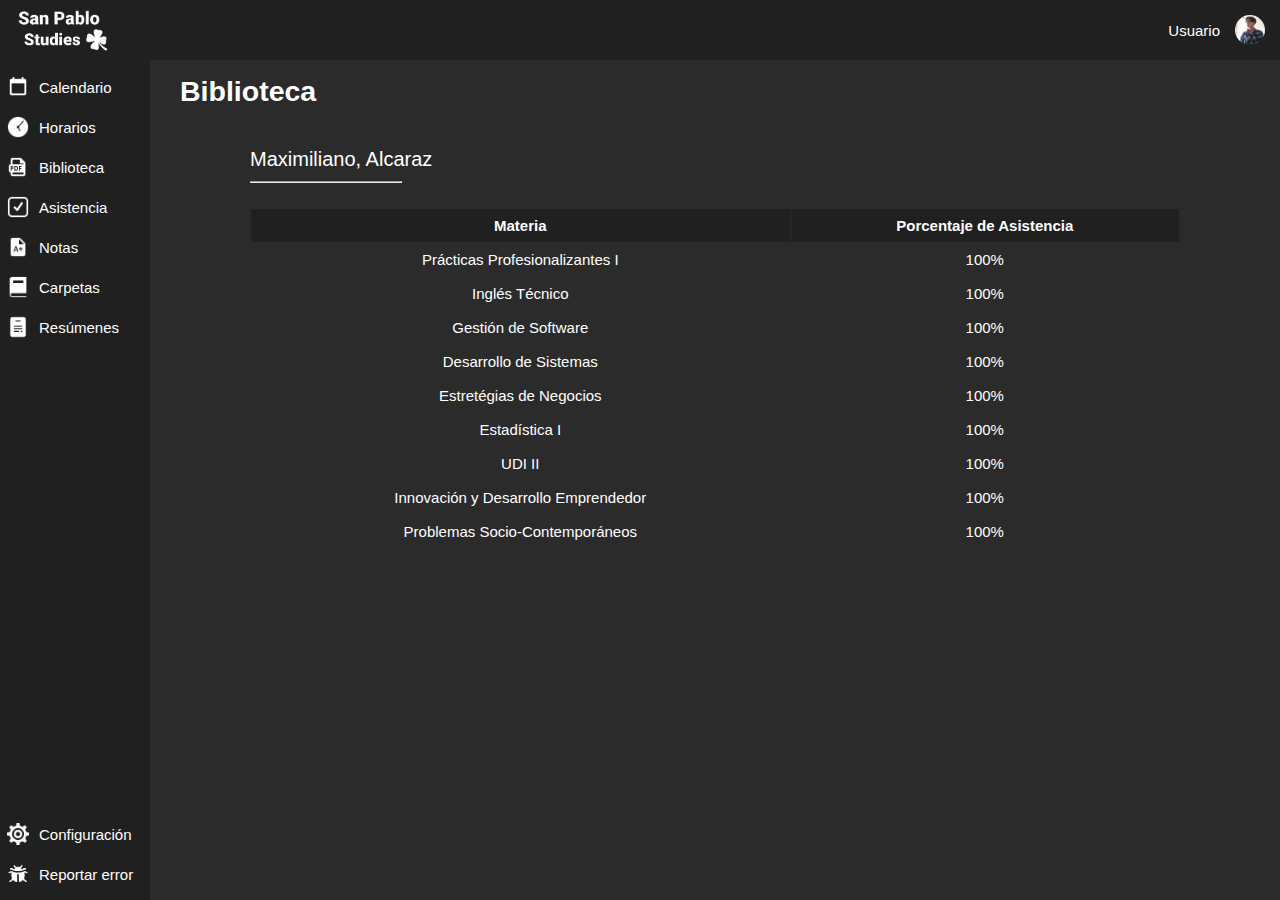
==== index.html @ 661a1d7b "Se hizo un boceto de asistencia" ====
<!DOCTYPE html>
<html lang="es">
    <head>
        <meta charset="UTF-8">
        <meta name="viewport" content="width=device-width, initial-scale=1.0">
        <title>San Pablo Studies</title>
        <link href="https://fonts.cdnfonts.com/css/roboto" rel="stylesheet">
        <link rel="stylesheet" href="css/style.css">
    </head>
    <body>
        
        <div id="menu">

            <div id="opciones1">

                <div class="opciones_laterales">
                    <img src="img/calendario.png" alt="">
                    <a>Calendario</a>
                </div>

                <div class="opciones_laterales">
                    <img src="img/horarios.png" alt="">
                    <a">Horarios</a>
                </div>

            
                <div class="opciones_laterales">
                    <img src="img/biblioteca.png" alt="">
                    <a>Biblioteca</a>
                </div>

            
                <div class="opciones_laterales">
                    <img src="img/asistencia.png" alt="">
                    <a>Asistencia</a>
                </div>

            
                <div class="opciones_laterales">
                    <img src="img/notas.png" alt="">
                    <a>Notas</a>
                </div>

            
                <div class="opciones_laterales">
                    <img src="img/carpetas.png" alt="">
                    <a>Carpetas</a>
                </div>

            
                <div class="opciones_laterales">
                    <img src="img/resumenes.png" alt="">
                    <a>Resúmenes</a>
                </div>

            </div>

            <div id="opciones2">

                <div class="opciones_laterales">        
                    <img src="img/ajustes.png" alt="Opción 4">
                    <a>Configuración</a>
                </div>
            
                <div class="opciones_laterales">
                    <img src="img/bug.png" alt="Opción 5">
                    <a>Reportar error</a>
                </div>

            </div>

        </div>

        <div id="barraSup">

            <img src="img/san-pablo-studies.png" alt="San Pablo Studies" id="imgSPS">
            <span>Usuario</span>
            <img src="img/foto-de-perfil.jpg" alt="Foto de perfil" id="imgPerfil">
            <div id="ciruja"></div>

        </div>

        <div id="contenido">

            <div id="calendario" class="contenido_mostrado"><h2>Calendario</h2></div>
            <div id="horarios" class="contenido_mostrado"><h2>Horarios</h2></div>
            <div id="biblioteca" class="contenido_mostrado"><h2>Biblioteca</h2></div>
            <div id="asistencia" class="contenido_mostrado">

                <div id="notas-titulos"> 
                    <h2>Biblioteca</h2>
                </div>

                <div id="div-asistencia">

                    <span class="nombre-alumno">Maximiliano, Alcaraz</span><hr>

                    <table>
                        <thead>
                          <tr>
                            <th>Materia</th>
                            <th>Porcentaje de Asistencia</th>
                          </tr>
                        </thead>
                        <tbody>
                          <tr>
                            <td>Prácticas Profesionalizantes I</td>
                            <td>100%</td>
                          </tr>
                          <tr>
                            <td>Inglés Técnico</td>
                            <td>100%</td>
                          </tr>
                          <tr>
                            <td>Gestión de Software</td>
                            <td>100%</td>
                          </tr>
                          <tr>
                            <td>Desarrollo de Sistemas</td>
                            <td>100%</td>
                          </tr>
                          <tr>
                            <td>Estretégias de Negocios</td>
                            <td>100%</td>
                          </tr>
                          <tr>
                            <td>Estadística I</td>
                            <td>100%</td>
                          </tr>
                          <tr>
                            <td>UDI II</td>
                            <td>100%</td>
                          </tr>
                          <tr>
                            <td>Innovación y Desarrollo Emprendedor</td>
                            <td>100%</td>
                          </tr>
                          <tr>
                            <td>Problemas Socio-Contemporáneos</td>
                            <td>100%</td>
                          </tr>
                        </tbody>
                      </table>

                </div>


            </div>
            <div id="notas" class="contenido_mostrado"><h2>Notas</h2></div>
            <div id="carpetas" class="contenido_mostrado"><h2>Carpetas</h2></div>
            <div id="resumenes" class="contenido_mostrado"><h2>Resúmenes</h2></div>
            <div id="configuracion" class="contenido_mostrado"><h2>Configuración</h2></div>
            <div id="bug" class="contenido_mostrado"><h2>Reportar bug</h2></div>

        </div>

        <script src="js/main.js"></script>
    </body>

</html>
---- css/style.css ----
*{
    padding: 0;
    margin: 0;
}

body{
    background-color: #2B2B2B;
    font-family: 'Roboto Light', sans-serif;
    font-size: 15px;
}

/* Estilos para el menú lateral */
#menu {
    position: fixed;
    top: 0;
    left: 0;
    width: 150px;
    height: 100%;
    background-color: #202020;
    color: #fff;
    display: flex;
    flex-direction: column;
    justify-content: space-between;
    padding-top: 7px;
    /* padding-left: 7px; */
}

#menu a {
    text-decoration: none;
    color: #fff;
}

#menu img{
    width: 22px; /* Establece el ancho deseado para el ícono */
    height: 22px; /* Establece la altura deseada para el ícono */
    margin-right: 10px; /* Agrega un espacio a la derecha del ícono */
}

#opciones1{
    display: flex;
    flex-direction: column;
    margin-top: 60px;
}

#opciones2{
    display: flex;
    flex-direction: column;
    margin-bottom: 13px;
}

#opciones1 div {
    background:
      linear-gradient(#000 0 0) 
      left /var(--d, 0%) 100% no-repeat;
    transition: 0.2s;
    display: flex;
    align-items: center;
    height: 40px;
    padding-left: 7px;
  }
#opciones1 div:hover {
    --d: 100%;
    color: #fff;
    cursor: pointer;
  }

#opciones2 div{
    background:
      linear-gradient(#000 0 0) 
      left /var(--d, 0%) 100% no-repeat;
    transition: 0.2s;
    display: flex;
    align-items: center;
    height: 40px;
    padding-left: 7px;
}

#opciones2 div:hover {
    --d: 100%;
    color: #fff;
    cursor: pointer;
  }

/* Estilos para la barra superior */
#barraSup{
    background-color: #202020;
    color: #fff;
    top: 0;
    left: 0;
    position: fixed;
    width: 100%;
    height: 60px;
    display: flex; /* Utilizamos flexbox para controlar la disposición */
    justify-content: flex-start; /* Alinea los elementos al principio del div */
    align-items: center; /* Alinea verticalmente los elementos al centro (opcional) */
}

#barraSup span{
    margin-left: auto;
    padding-right: 15px;
}

#imgSPS{
    width: 100px;
    padding-left: 15px;
}

#imgPerfil{
    width: 30px;
    border-radius: 50%;
}

#ciruja{
    width: 15px;
}

/* Contenido */
#contenido{
    display: flex;
    margin-top: 60px;
    margin-left: 150px;
}

/* Asistencia */

#asistencia{
    width: 100%;
    color: white;
    display: flex;
    padding-top: 15px;
    padding-left: 30px;
    padding-bottom: 15px;
    padding-right: 30px;
}

#notas-titulos{
    display: flex;
    justify-content: space-between;
    padding-bottom: 10px;
    margin-bottom: 30px;
    font-size: 19px;
}

#div-asistencia{
    justify-content: space-around;
    margin-left: 70px;
    margin-right: 70px;
    margin-bottom: 15px;
}

#div-asistencia .nombre-alumno{
    font-size: 20px;
    font-family: 'Roboto', sans-serif;
}

#div-asistencia hr{
    margin-top: 10px;
    margin-bottom: 25px;
    width: 150px;
}

table {
    border-collapse: collapse;
    width: 100%;
  }
  
  th, td {
    border: 1px solid #2B2B2B;
    padding: 8px;
    text-align: center;
  }
  
  thead {
    background-color: #202020;
    color: #ffffff; /* Texto blanco en la cabecera */
  }
  
  tr:nth-child(2n) {
    background-color: #2B2B2B; /* Fondo gris oscuro en filas pares */
    color: #ffffff; /* Texto blanco en filas pares */
  }
  
  th {
    background-color: #202020; /* Cabecera azul */
    color: #ffffff; /* Texto blanco en la cabecera */
  }
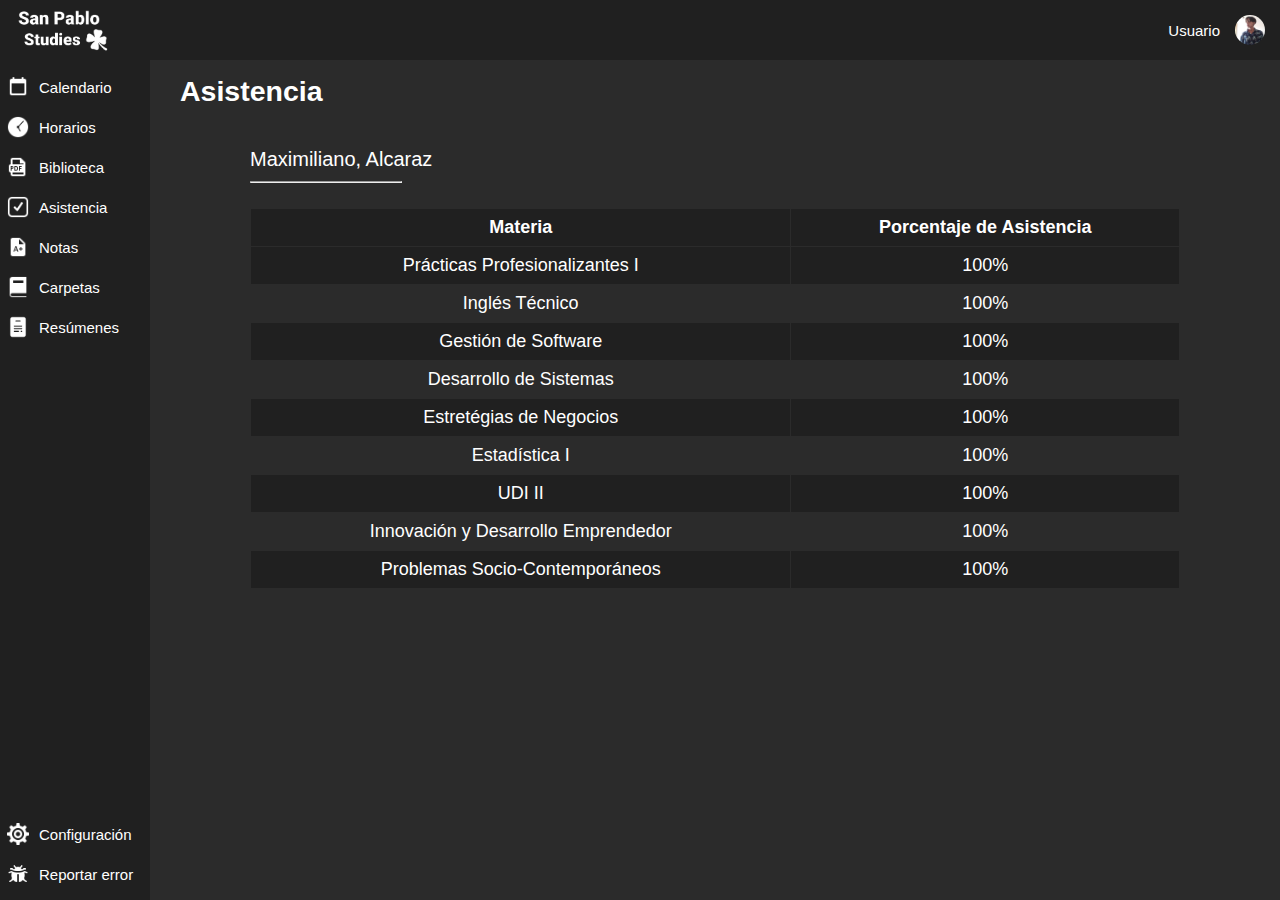
==== commit b5646174: "Se hizo un boceto de asistencia" ====
--- a/index.html
+++ b/index.html
@@ -87,8 +87,8 @@
             <div id="biblioteca" class="contenido_mostrado"><h2>Biblioteca</h2></div>
             <div id="asistencia" class="contenido_mostrado">
 
-                <div id="notas-titulos"> 
-                    <h2>Biblioteca</h2>
+                <div id="asistencia-titulos"> 
+                    <h2>Asistencia</h2>
                 </div>
 
                 <div id="div-asistencia">
--- a/css/style.css
+++ b/css/style.css
@@ -133,7 +133,7 @@
     padding-right: 30px;
 }
 
-#notas-titulos{
+#asistencia-titulos{
     display: flex;
     justify-content: space-between;
     padding-bottom: 10px;
@@ -162,14 +162,16 @@
 table {
     border-collapse: collapse;
     width: 100%;
+    background-color: #202020; /* Cambio de color de fondo */
   }
   
   th, td {
     border: 1px solid #2B2B2B;
     padding: 8px;
     text-align: center;
+    font-size: 18px;
   }
-  
+
   thead {
     background-color: #202020;
     color: #ffffff; /* Texto blanco en la cabecera */
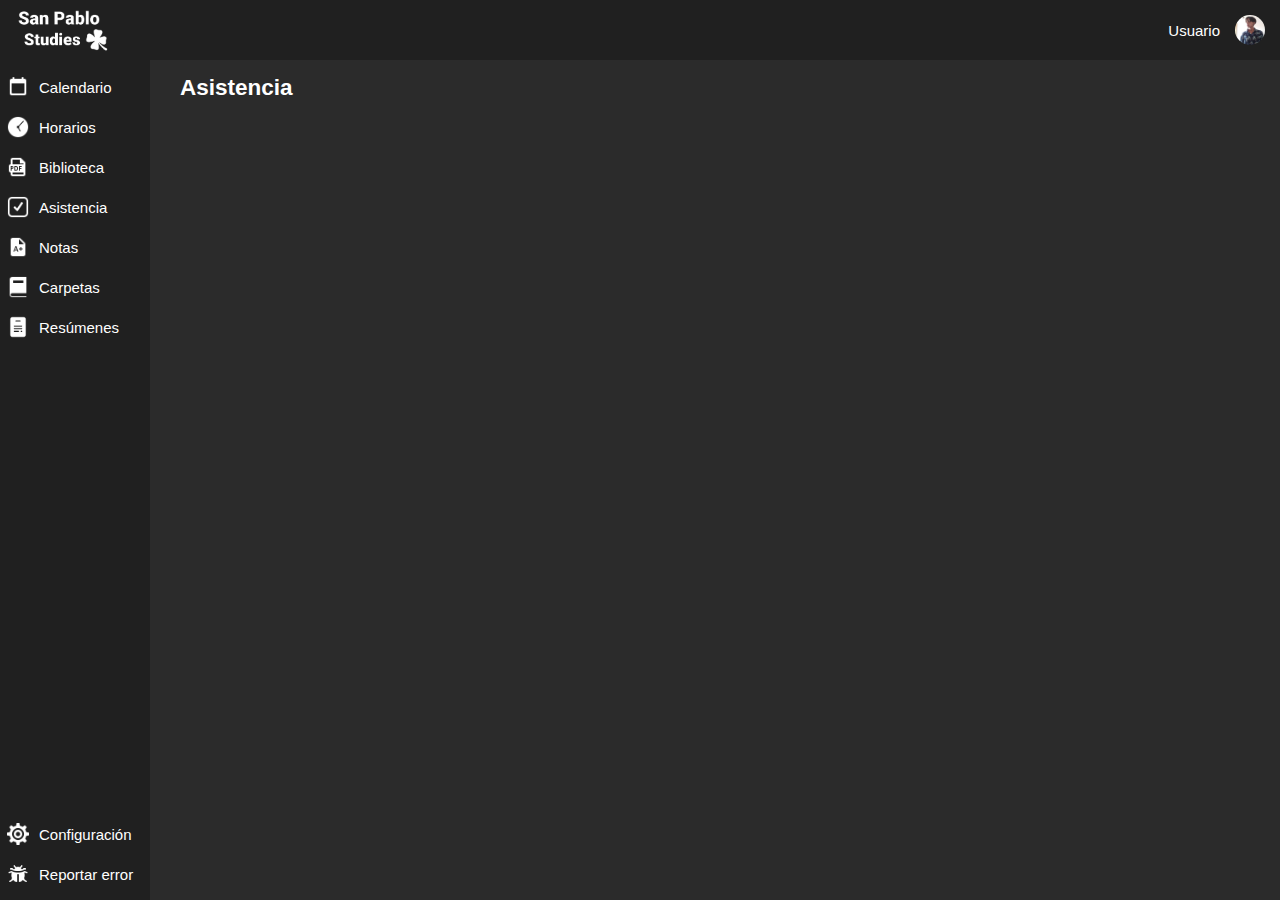
==== commit a30da755: "Se añadió la tabla de asistencia para plantilla de calendario" ====
--- a/index.html
+++ b/index.html
@@ -82,70 +82,134 @@
 
         <div id="contenido">
 
-            <div id="calendario" class="contenido_mostrado"><h2>Calendario</h2></div>
+            <div id="calendario" class="contenido_mostrado">
+
+                <div id="calendario-titulos"> 
+                    <h2>Calendario</h2>
+                    <h2>Octubre</h2>
+                    <h2>2023</h2>
+                </div>
+
+                <div id="dias-calendario">
+
+                    <div>
+                        <span>Lunes</span>
+                        <div>1</div>
+                        <div>8</div>
+                        <div>15</div>
+                        <div>22</div>
+                        <div>29</div>
+                    </div>
+                    <div>
+                        <span>Martes</span>
+                        <div>2</div>
+                        <div>9</div>
+                        <div>16</div>
+                        <div>23</div>
+                        <div>30</div>
+                    </div>
+                    <div>
+                        <span>Miércoles</span>
+                        <div>3</div>
+                        <div>10</div>
+                        <div>17</div>
+                        <div>24</div>
+                        <div>31</div>
+                    </div>
+                    <div>
+                        <span>Jueves</span>
+                        <div>4</div>
+                        <div>11</div>
+                        <div>18</div>
+                        <div>25</div>
+                        <div class="dia-otro-mes">1</div>
+                    </div>
+                    <div>
+                        <span>Viernes</span>
+                        <div>5</div>
+                        <div>12</div>
+                        <div>19</div>
+                        <div>26</div>
+                        <div class="dia-otro-mes">2</div>
+                    </div>
+                    <div>
+                        <span>Sábado</span>
+                        <div>6</div>
+                        <div>13</div>
+                        <div>20</div>
+                        <div>27</div>
+                        <div class="dia-otro-mes">3</div>
+                    </div>
+                    <div>
+                        <span>Domingo</span>
+                        <div>7</div>
+                        <div>14</div>
+                        <div>21</div>
+                        <div>28</div>
+                        <div class="dia-otro-mes">4</div>
+                    </div>
+
+                </div>
+
+                <table>
+                    <thead>
+                      <tr>
+                        <th>Materia</th>
+                        <th>Porcentaje de Asistencia</th>
+                      </tr>
+                    </thead>
+                    <tbody>
+                      <tr>
+                        <td>Prácticas Profesionalizantes I</td>
+                        <td>100%</td>
+                      </tr>
+                      <tr>
+                        <td>Inglés Técnico</td>
+                        <td>100%</td>
+                      </tr>
+                      <tr>
+                        <td>Gestión de Software</td>
+                        <td>100%</td>
+                      </tr>
+                      <tr>
+                        <td>Desarrollo de Sistemas</td>
+                        <td>100%</td>
+                      </tr>
+                      <tr>
+                        <td>Estretégias de Negocios</td>
+                        <td>100%</td>
+                      </tr>
+                      <tr>
+                        <td>Estadística I</td>
+                        <td>100%</td>
+                      </tr>
+                      <tr>
+                        <td>UDI II</td>
+                        <td>100%</td>
+                      </tr>
+                      <tr>
+                        <td>Innovación y Desarrollo Emprendedor</td>
+                        <td>100%</td>
+                      </tr>
+                      <tr>
+                        <td>Problemas Socio-Contemporáneos</td>
+                        <td>100%</td>
+                      </tr>
+                    </tbody>
+                  </table>
+                
+                <h2>Este mes</h2>
+
+                <div id="lista-eventos">
+                    <div><span class="fecha-evento">10/10</span><span class="nombre-evento">Parcial de Desarrollo de Sistemas</span></div>
+                    <div><span class="fecha-evento">23/10</span><span class="nombre-evento">Tarea de Estratégias de Negocios</span></div>
+                    <div><span class="fecha-evento">28/10</span><span class="nombre-evento">Recuperatorio de Gestión de Software</span></div>
+                </div>
+
+            </div>
             <div id="horarios" class="contenido_mostrado"><h2>Horarios</h2></div>
             <div id="biblioteca" class="contenido_mostrado"><h2>Biblioteca</h2></div>
-            <div id="asistencia" class="contenido_mostrado">
-
-                <div id="asistencia-titulos"> 
-                    <h2>Asistencia</h2>
-                </div>
-
-                <div id="div-asistencia">
-
-                    <span class="nombre-alumno">Maximiliano, Alcaraz</span><hr>
-
-                    <table>
-                        <thead>
-                          <tr>
-                            <th>Materia</th>
-                            <th>Porcentaje de Asistencia</th>
-                          </tr>
-                        </thead>
-                        <tbody>
-                          <tr>
-                            <td>Prácticas Profesionalizantes I</td>
-                            <td>100%</td>
-                          </tr>
-                          <tr>
-                            <td>Inglés Técnico</td>
-                            <td>100%</td>
-                          </tr>
-                          <tr>
-                            <td>Gestión de Software</td>
-                            <td>100%</td>
-                          </tr>
-                          <tr>
-                            <td>Desarrollo de Sistemas</td>
-                            <td>100%</td>
-                          </tr>
-                          <tr>
-                            <td>Estretégias de Negocios</td>
-                            <td>100%</td>
-                          </tr>
-                          <tr>
-                            <td>Estadística I</td>
-                            <td>100%</td>
-                          </tr>
-                          <tr>
-                            <td>UDI II</td>
-                            <td>100%</td>
-                          </tr>
-                          <tr>
-                            <td>Innovación y Desarrollo Emprendedor</td>
-                            <td>100%</td>
-                          </tr>
-                          <tr>
-                            <td>Problemas Socio-Contemporáneos</td>
-                            <td>100%</td>
-                          </tr>
-                        </tbody>
-                      </table>
-
-                </div>
-
-
-            </div>
+            <div id="asistencia" class="contenido_mostrado"><h2>Asistencia</h2></div>
             <div id="notas" class="contenido_mostrado"><h2>Notas</h2></div>
             <div id="carpetas" class="contenido_mostrado"><h2>Carpetas</h2></div>
             <div id="resumenes" class="contenido_mostrado"><h2>Resúmenes</h2></div>
--- a/css/style.css
+++ b/css/style.css
@@ -171,7 +171,6 @@
     text-align: center;
     font-size: 18px;
   }
-
   thead {
     background-color: #202020;
     color: #ffffff; /* Texto blanco en la cabecera */
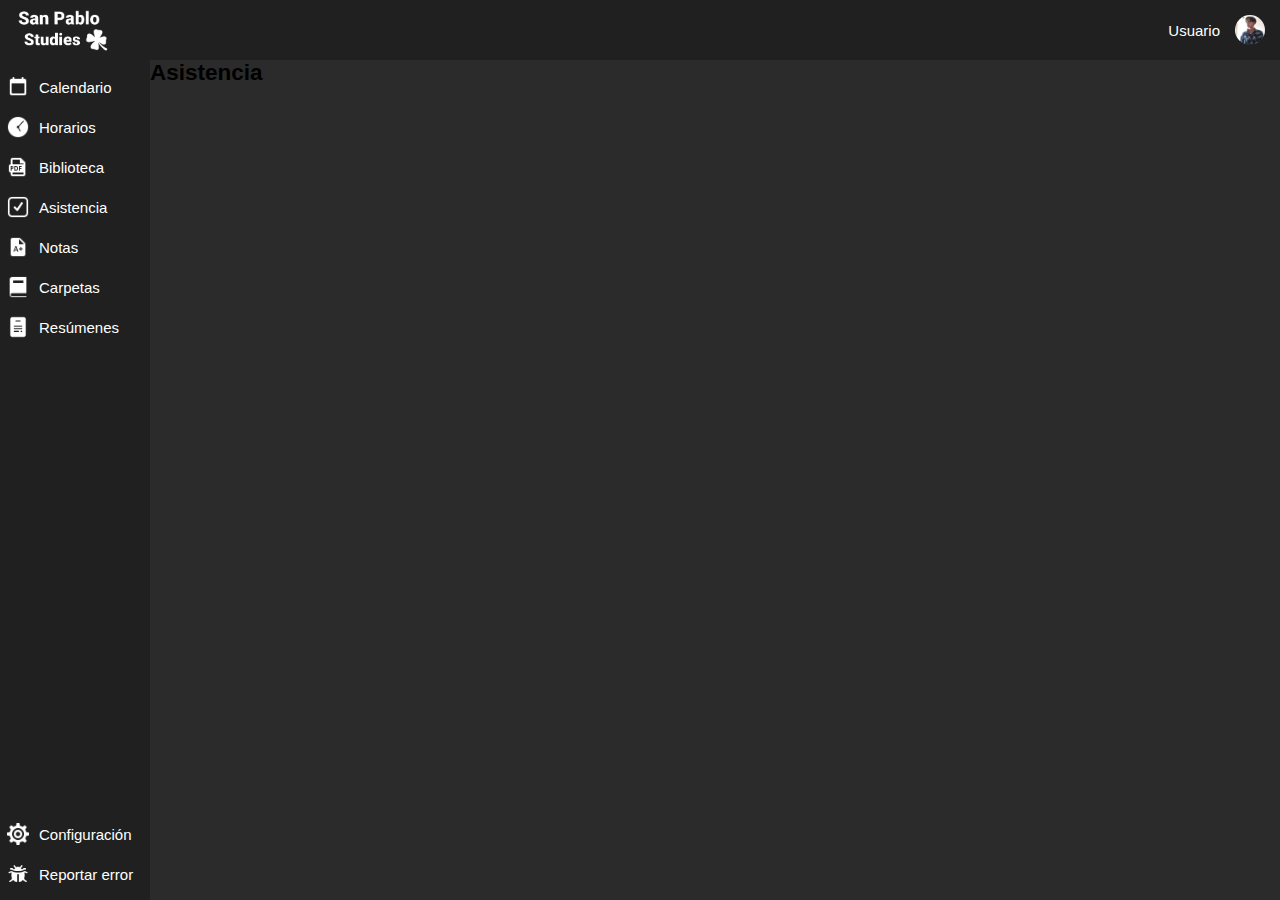
==== commit 4526b448: "Se arregló el calendario poniéndolo en un table, se puso la tabla de eventos al lado" ====
--- a/index.html
+++ b/index.html
@@ -90,121 +90,83 @@
                     <h2>2023</h2>
                 </div>
 
-                <div id="dias-calendario">
+                <div id="div-calendario">
+                    <table>
+                        <thead>
+                        <tr>
+                            <th>Lunes</th>
+                            <th>Martes</th>
+                            <th>Miércoles</th>
+                            <th>Jueves</th>
+                            <th>Viernes</th>
+                            <th>Sábado</th>
+                            <th>Domingo</th>
+                        </tr>
+                        </thead>
+                        <tbody>
+                        <tr>
+                            <td>1</td>
+                            <td>2</td>
+                            <td>3</td>
+                            <td>4</td>
+                            <td>5</td>
+                            <td>6</td>
+                            <td>7</td>
+                        </tr>
+                        <tr>
+                            <td>8</td>
+                            <td>9</td>
+                            <td>10</td>
+                            <td>11</td>
+                            <td>12</td>
+                            <td>13</td>
+                            <td>14</td>
+                        </tr>
+                        <tr>
+                            <td>15</td>
+                            <td>16</td>
+                            <td>17</td>
+                            <td>18</td>
+                            <td>19</td>
+                            <td>20</td>
+                            <td>21</td>
+                        </tr>
+                        <tr>
+                            <td>22</td>
+                            <td>23</td>
+                            <td>24</td>
+                            <td>25</td>
+                            <td>26</td>
+                            <td>27</td>
+                            <td>28</td>
+                        </tr>
+                        <tr>
+                            <td>29</td>
+                            <td>30</td>
+                            <td>31</td>
+                            <td>1</td>
+                            <td>2</td>
+                            <td>3</td>
+                            <td>4</td>
+                        </tr>
+                        </tbody>
+                    </table>
 
                     <div>
-                        <span>Lunes</span>
-                        <div>1</div>
-                        <div>8</div>
-                        <div>15</div>
-                        <div>22</div>
-                        <div>29</div>
-                    </div>
-                    <div>
-                        <span>Martes</span>
-                        <div>2</div>
-                        <div>9</div>
-                        <div>16</div>
-                        <div>23</div>
-                        <div>30</div>
-                    </div>
-                    <div>
-                        <span>Miércoles</span>
-                        <div>3</div>
-                        <div>10</div>
-                        <div>17</div>
-                        <div>24</div>
-                        <div>31</div>
-                    </div>
-                    <div>
-                        <span>Jueves</span>
-                        <div>4</div>
-                        <div>11</div>
-                        <div>18</div>
-                        <div>25</div>
-                        <div class="dia-otro-mes">1</div>
-                    </div>
-                    <div>
-                        <span>Viernes</span>
-                        <div>5</div>
-                        <div>12</div>
-                        <div>19</div>
-                        <div>26</div>
-                        <div class="dia-otro-mes">2</div>
-                    </div>
-                    <div>
-                        <span>Sábado</span>
-                        <div>6</div>
-                        <div>13</div>
-                        <div>20</div>
-                        <div>27</div>
-                        <div class="dia-otro-mes">3</div>
-                    </div>
-                    <div>
-                        <span>Domingo</span>
-                        <div>7</div>
-                        <div>14</div>
-                        <div>21</div>
-                        <div>28</div>
-                        <div class="dia-otro-mes">4</div>
+
+                        <h2>Este mes</h2>
+
+                        <div id="lista-eventos">
+                            <div><span class="fecha-evento">10/10</span><span class="nombre-evento">Parcial de Desarrollo de Sistemas</span></div>
+                            <div><span class="fecha-evento">23/10</span><span class="nombre-evento">Tarea de Estratégias de Negocios</span></div>
+                            <div><span class="fecha-evento">28/10</span><span class="nombre-evento">Recuperatorio de Gestión de Software</span></div>
+                        </div>
+                        
                     </div>
 
                 </div>
+                
 
-                <table>
-                    <thead>
-                      <tr>
-                        <th>Materia</th>
-                        <th>Porcentaje de Asistencia</th>
-                      </tr>
-                    </thead>
-                    <tbody>
-                      <tr>
-                        <td>Prácticas Profesionalizantes I</td>
-                        <td>100%</td>
-                      </tr>
-                      <tr>
-                        <td>Inglés Técnico</td>
-                        <td>100%</td>
-                      </tr>
-                      <tr>
-                        <td>Gestión de Software</td>
-                        <td>100%</td>
-                      </tr>
-                      <tr>
-                        <td>Desarrollo de Sistemas</td>
-                        <td>100%</td>
-                      </tr>
-                      <tr>
-                        <td>Estretégias de Negocios</td>
-                        <td>100%</td>
-                      </tr>
-                      <tr>
-                        <td>Estadística I</td>
-                        <td>100%</td>
-                      </tr>
-                      <tr>
-                        <td>UDI II</td>
-                        <td>100%</td>
-                      </tr>
-                      <tr>
-                        <td>Innovación y Desarrollo Emprendedor</td>
-                        <td>100%</td>
-                      </tr>
-                      <tr>
-                        <td>Problemas Socio-Contemporáneos</td>
-                        <td>100%</td>
-                      </tr>
-                    </tbody>
-                  </table>
-                
-                <h2>Este mes</h2>
-
-                <div id="lista-eventos">
-                    <div><span class="fecha-evento">10/10</span><span class="nombre-evento">Parcial de Desarrollo de Sistemas</span></div>
-                    <div><span class="fecha-evento">23/10</span><span class="nombre-evento">Tarea de Estratégias de Negocios</span></div>
-                    <div><span class="fecha-evento">28/10</span><span class="nombre-evento">Recuperatorio de Gestión de Software</span></div>
-                </div>
 
             </div>
             <div id="horarios" class="contenido_mostrado"><h2>Horarios</h2></div>
--- a/css/style.css
+++ b/css/style.css
@@ -121,9 +121,9 @@
     margin-left: 150px;
 }
 
-/* Asistencia */
-
-#asistencia{
+/* Calendario */
+
+#calendario{
     width: 100%;
     color: white;
     display: flex;
@@ -133,55 +133,95 @@
     padding-right: 30px;
 }
 
-#asistencia-titulos{
+#calendario-titulos{
     display: flex;
     justify-content: space-between;
     padding-bottom: 10px;
-    margin-bottom: 30px;
-    font-size: 19px;
-}
-
-#div-asistencia{
+    margin-bottom: 15px;
+}
+
+#dias-calendario{
+    display: flex;
     justify-content: space-around;
     margin-left: 70px;
     margin-right: 70px;
     margin-bottom: 15px;
 }
 
-#div-asistencia .nombre-alumno{
+#dias-calendario div div{
+    background-color: #202020;
+    width: 100px;
+    height: 50px;
+    margin-bottom: 5px;
+    padding: 5px
+}
+
+#dias-calendario div .dia-otro-mes{
+    background-color: #3A3A3A;
+}
+
+#dias-calendario div span{
+    display: flex;
+    flex-direction: column; /* Coloca los elementos en columnas */
+    align-items: center; /* Centra horizontalmente los elementos */
+    text-align: center; /* Centra horizontalmente el texto dentro de los rectángulos */
+    margin-bottom: 10px;
+}
+
+#lista-eventos{
+    background-color: #202020;
+    height: 300px;
+    width: 500px;
+    margin-top: 10px;
+    overflow-y: scroll;
+}
+
+#lista-eventos div{
+    padding: 8px;
+}
+
+#lista-eventos div:hover{
+    cursor: pointer;
+}
+
+.fecha-evento{
+    margin-left: 10px;
+    margin-right: 20px;
+    font-family: 'Roboto Medium', sans-serif;
+}
+
+.nombre-evento{
     font-size: 20px;
-    font-family: 'Roboto', sans-serif;
-}
-
-#div-asistencia hr{
-    margin-top: 10px;
-    margin-bottom: 25px;
-    width: 150px;
+}
+
+#div-calendario{
+    display: flex;
+    justify-content: space-around;
 }
 
 table {
     border-collapse: collapse;
-    width: 100%;
+    /* width: 100%; */
     background-color: #202020; /* Cambio de color de fondo */
   }
   
   th, td {
-    border: 1px solid #2B2B2B;
+    border: 1px solid #4c4c4c;
     padding: 8px;
     text-align: center;
     font-size: 18px;
   }
   thead {
-    background-color: #202020;
+    background-color: #2B2B2B;
     color: #ffffff; /* Texto blanco en la cabecera */
   }
-  
-  tr:nth-child(2n) {
-    background-color: #2B2B2B; /* Fondo gris oscuro en filas pares */
-    color: #ffffff; /* Texto blanco en filas pares */
+
+  td{
+    width: 100px;
+    height: 50px;
   }
   
   th {
-    background-color: #202020; /* Cabecera azul */
     color: #ffffff; /* Texto blanco en la cabecera */
-  }+  }
+
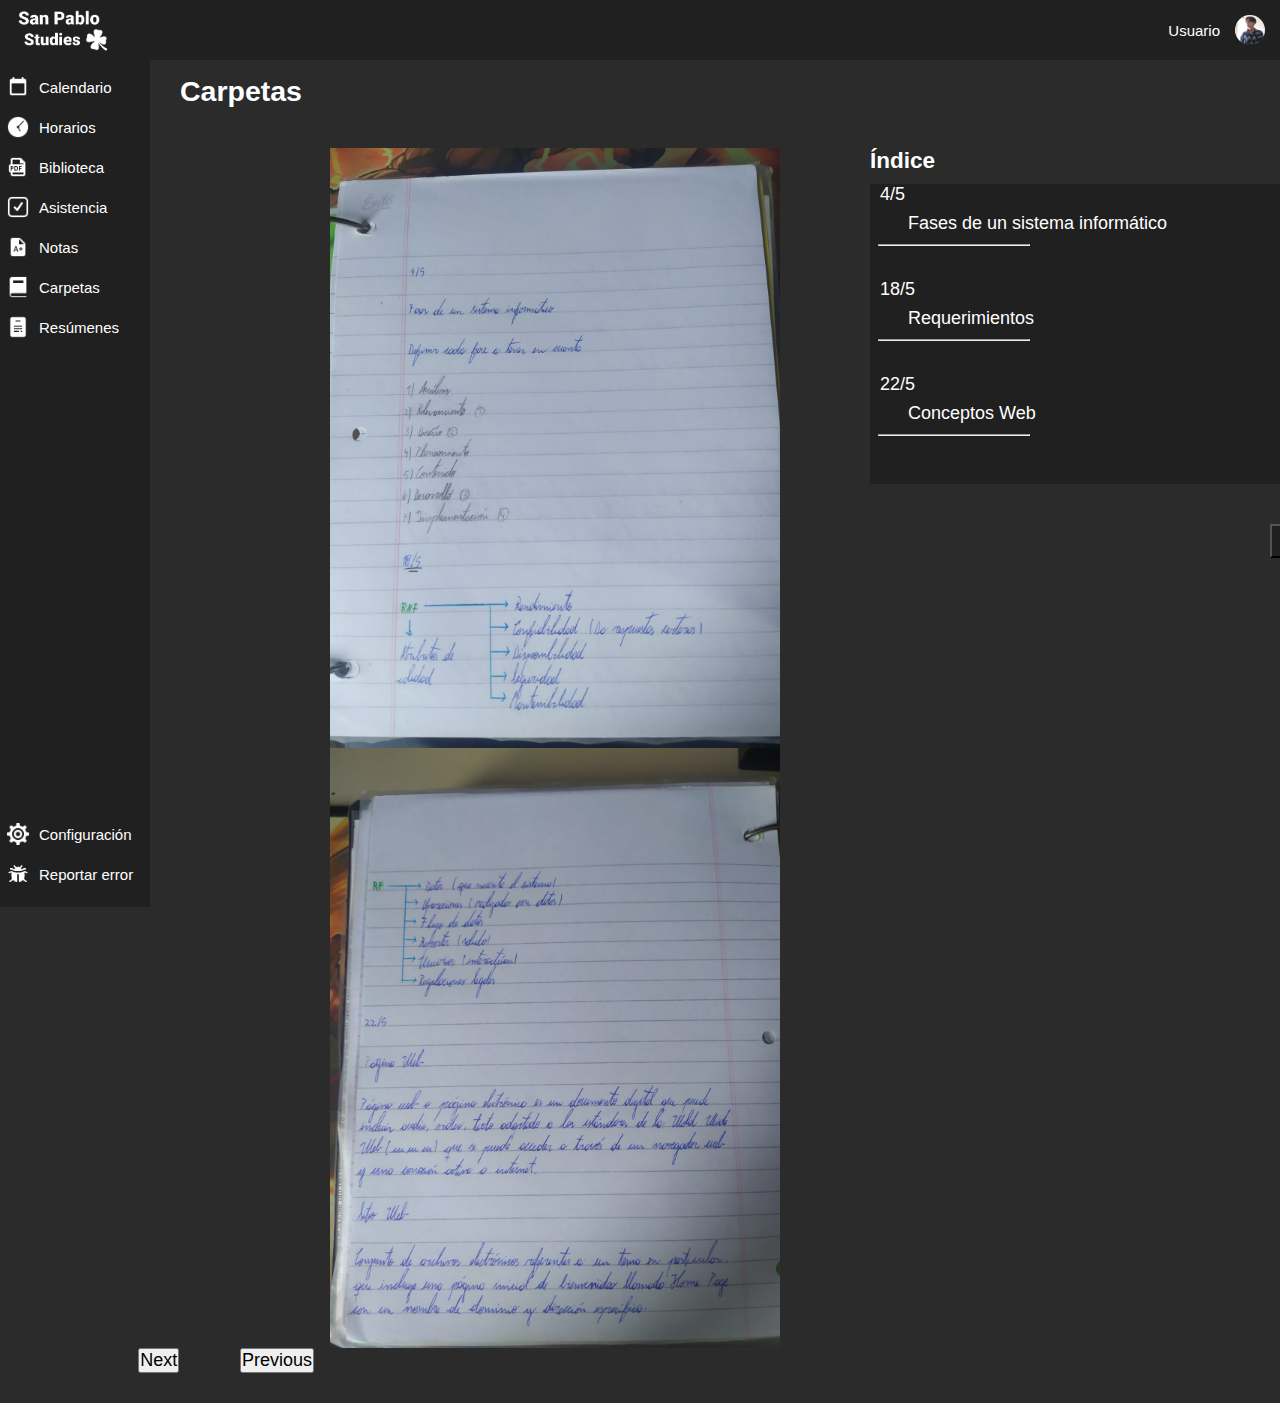
==== commit 7cee6189: "Se muestran las carpetas dependiendo de lo que clickees. Se muestran las fotos en un carrousel y se " ====
--- a/index.html
+++ b/index.html
@@ -4,6 +4,7 @@
         <meta charset="UTF-8">
         <meta name="viewport" content="width=device-width, initial-scale=1.0">
         <title>San Pablo Studies</title>
+        <link href="https://cdn.jsdelivr.net/npm/bootstrap@5.3.2/dist/css/bootstrap.min.css" rel="stylesheet" integrity="sha384-T3c6CoIi6uLrA9TneNEoa7RxnatzjcDSCmG1MXxSR1GAsXEV/Dwwykc2MPK8M2HN" crossorigin="anonymous">
         <link href="https://fonts.cdnfonts.com/css/roboto" rel="stylesheet">
         <link rel="stylesheet" href="css/style.css">
     </head>
@@ -82,104 +83,205 @@
 
         <div id="contenido">
 
-            <div id="calendario" class="contenido_mostrado">
-
-                <div id="calendario-titulos"> 
-                    <h2>Calendario</h2>
-                    <h2>Octubre</h2>
-                    <h2>2023</h2>
-                </div>
-
-                <div id="div-calendario">
-                    <table>
-                        <thead>
-                        <tr>
-                            <th>Lunes</th>
-                            <th>Martes</th>
-                            <th>Miércoles</th>
-                            <th>Jueves</th>
-                            <th>Viernes</th>
-                            <th>Sábado</th>
-                            <th>Domingo</th>
-                        </tr>
-                        </thead>
-                        <tbody>
-                        <tr>
-                            <td>1</td>
-                            <td>2</td>
-                            <td>3</td>
-                            <td>4</td>
-                            <td>5</td>
-                            <td>6</td>
-                            <td>7</td>
-                        </tr>
-                        <tr>
-                            <td>8</td>
-                            <td>9</td>
-                            <td>10</td>
-                            <td>11</td>
-                            <td>12</td>
-                            <td>13</td>
-                            <td>14</td>
-                        </tr>
-                        <tr>
-                            <td>15</td>
-                            <td>16</td>
-                            <td>17</td>
-                            <td>18</td>
-                            <td>19</td>
-                            <td>20</td>
-                            <td>21</td>
-                        </tr>
-                        <tr>
-                            <td>22</td>
-                            <td>23</td>
-                            <td>24</td>
-                            <td>25</td>
-                            <td>26</td>
-                            <td>27</td>
-                            <td>28</td>
-                        </tr>
-                        <tr>
-                            <td>29</td>
-                            <td>30</td>
-                            <td>31</td>
-                            <td>1</td>
-                            <td>2</td>
-                            <td>3</td>
-                            <td>4</td>
-                        </tr>
-                        </tbody>
-                    </table>
-
-                    <div>
-
-                        <h2>Este mes</h2>
-
-                        <div id="lista-eventos">
-                            <div><span class="fecha-evento">10/10</span><span class="nombre-evento">Parcial de Desarrollo de Sistemas</span></div>
-                            <div><span class="fecha-evento">23/10</span><span class="nombre-evento">Tarea de Estratégias de Negocios</span></div>
-                            <div><span class="fecha-evento">28/10</span><span class="nombre-evento">Recuperatorio de Gestión de Software</span></div>
-                        </div>
-                        
-                    </div>
-
-                </div>
-                
-
-
-            </div>
+            <div id="calendario" class="contenido_mostrado"><h2>Calendario</h2></div>
             <div id="horarios" class="contenido_mostrado"><h2>Horarios</h2></div>
             <div id="biblioteca" class="contenido_mostrado"><h2>Biblioteca</h2></div>
             <div id="asistencia" class="contenido_mostrado"><h2>Asistencia</h2></div>
             <div id="notas" class="contenido_mostrado"><h2>Notas</h2></div>
-            <div id="carpetas" class="contenido_mostrado"><h2>Carpetas</h2></div>
+            <div id="carpetas" class="contenido_mostrado">
+
+                
+                <div id="carpetas-titulos"> 
+                    <h2>Carpetas</h2>
+                </div>
+
+
+                <div id="div-carpetas">
+
+                    <div id="opciones_carpetas">
+
+                        <span class="nombre-alumno">Maximiliano, Alcaraz</span><hr>
+
+                        <div class="div-alumno">
+
+                            <div class="archivo-materia">
+                                <div class="rect-img">
+                                    <div class="div-rectangulo"><img src="img/carpeta.png" alt=""></div>
+                                </div>
+                                <div class="nombre-archivo">Prácticas Profesionalizantes I</div>
+                            </div>
+    
+                            <div class="archivo-materia">
+                                <div class="rect-img">
+                                    <div class="div-rectangulo"><img src="img/carpeta.png" alt=""></div>
+                                </div>
+                                <div class="nombre-archivo">Inglés Técnico</div>
+                            </div>
+    
+                            <div class="archivo-materia">
+                                <div class="rect-img">
+                                    <div class="div-rectangulo"><img src="img/carpeta.png" alt=""></div>
+                                </div>
+                                <div class="nombre-archivo">Gestión de Software</div>
+                            </div>
+    
+                            <div class="archivo-materia">
+                                <div class="rect-img">
+                                    <div class="div-rectangulo"><img src="img/carpeta.png" alt=""></div>
+                                </div>
+                                <div class="nombre-archivo">Desarrollo de Sistemas</div>
+                            </div>
+                        </div>
+    
+                        <div class="div-alumno">
+
+                            <div class="archivo-materia">
+                                <div class="rect-img">
+                                    <div class="div-rectangulo"><img src="img/carpeta.png" alt=""></div>
+                                </div>
+                                <div class="nombre-archivo">Estratégias de Negocios</div>
+                            </div>
+    
+                            <div class="archivo-materia">
+                                <div class="rect-img">
+                                    <div class="div-rectangulo"><img src="img/carpeta.png" alt=""></div>
+                                </div>
+                                <div class="nombre-archivo">Estadística I</div>
+                            </div>
+    
+                            <div class="archivo-materia">
+                                <div class="rect-img">
+                                    <div class="div-rectangulo"><img src="img/carpeta.png" alt=""></div>
+                                </div>
+                                <div class="nombre-archivo">UDI II</div>
+                            </div>
+    
+                            <div class="archivo-materia">
+                                <div class="rect-img">
+                                    <div class="div-rectangulo"><img src="img/carpeta.png" alt=""></div>
+                                </div>
+                                <div class="nombre-archivo">Innovación y Desarrollo Emprendedor</div>
+                            </div>
+
+                        </div>
+
+                    </div>
+
+                    <div class="contenido_carpetas">
+
+                        <div id="carouselExample" class="carousel slide">
+                            <div class="carousel-inner">
+                              <div class="carousel-item active" >
+                                <figure class="zoom" onmousemove="zoom(event)" style="background-image: url(img/carpetas/pract_profes/1.jpg)">
+                                    <a href="img/carpetas/pract_profes/1.jpg" target="_blank"><img src="img/carpetas/pract_profes/1.jpg" /></a>
+                                  </figure>
+                              </div>
+                              <div class="carousel-item">
+                                <figure class="zoom" onmousemove="zoom(event)" style="background-image: url(img/carpetas/pract_profes/2.jpg)">
+                                    <a href="img/carpetas/pract_profes/2.jpg" target="_blank"><img src="img/carpetas/pract_profes/2.jpg" /></a>
+                                  </figure>
+                              </div>
+                            </div>
+                            <button class="carousel-control-prev" type="button" data-bs-target="#carouselExample" data-bs-slide="prev">
+                              <span class="carousel-control-prev-icon" aria-hidden="true"></span>
+                              <span class="visually-hidden">Previous</span>
+                            </button>
+                            <button class="carousel-control-next" type="button" data-bs-target="#carouselExample" data-bs-slide="next">
+                              <span class="carousel-control-next-icon" aria-hidden="true"></span>
+                              <span class="visually-hidden">Next</span>
+                            </button>
+                                                      
+                        </div>
+                        
+                        <div>
+
+                            <h2>Índice</h2>
+                            <div id="lista-eventos">
+
+                                <span class="fecha-carpeta">4/5</span>
+                                <div>
+                                    <span class="titulo-carpeta">Fases de un sistema informático</span>
+                                    <hr>
+                                </div>
+
+                                <span class="fecha-carpeta">18/5</span>
+                                <div>
+                                    <span class="titulo-carpeta">Requerimientos</span>
+                                    <hr>
+                                </div>
+
+                                <span class="fecha-carpeta">22/5</span>
+                                <div>
+                                    <span class="titulo-carpeta">Conceptos Web</span>
+                                    <hr>
+                                </div>
+                            </div>
+
+                            <button class="volver">Volver a Carpetas</button>
+
+                        </div>
+
+                    </div>
+
+                    <div class="contenido_carpetas">
+
+                        <p>2</p>
+                        <button class="volver">Volver a Carpetas</button>
+
+
+                    </div>
+
+                    <div class="contenido_carpetas">
+
+                        <p>3</p>
+                        <button class="volver">Volver a Carpetas</button>
+
+                    </div>
+
+                    <div class="contenido_carpetas">
+
+                        <p>4</p>
+                        <button class="volver">Volver a Carpetas</button>
+
+                    </div>
+
+                    <div class="contenido_carpetas">
+
+                        <p>5</p>
+                        <button class="volver">Volver a Carpetas</button>
+
+                    </div>
+
+                    <div class="contenido_carpetas">
+
+                        <p>6</p>
+                        <button class="volver">Volver a Carpetas</button>
+
+                    </div>
+
+                    <div class="contenido_carpetas">
+
+                        <p>7</p>
+                        <button class="volver">Volver a Carpetas</button>
+
+                    </div>
+
+                    <div class="contenido_carpetas">
+
+                        <p>8</p>
+                        <button class="volver">Volver a Carpetas</button>
+
+                    </div>
+
+                <div>
+
+            </div>
             <div id="resumenes" class="contenido_mostrado"><h2>Resúmenes</h2></div>
             <div id="configuracion" class="contenido_mostrado"><h2>Configuración</h2></div>
             <div id="bug" class="contenido_mostrado"><h2>Reportar bug</h2></div>
 
         </div>
-
+        <script src="https://cdn.jsdelivr.net/npm/bootstrap@5.3.2/dist/js/bootstrap.bundle.min.js" integrity="sha384-C6RzsynM9kWDrMNeT87bh95OGNyZPhcTNXj1NW7RuBCsyN/o0jlpcV8Qyq46cDfL" crossorigin="anonymous"></script>
         <script src="js/main.js"></script>
     </body>
 
--- a/css/style.css
+++ b/css/style.css
@@ -23,6 +23,7 @@
     justify-content: space-between;
     padding-top: 7px;
     /* padding-left: 7px; */
+    z-index: 1;
 }
 
 #menu a {
@@ -93,6 +94,7 @@
     display: flex; /* Utilizamos flexbox para controlar la disposición */
     justify-content: flex-start; /* Alinea los elementos al principio del div */
     align-items: center; /* Alinea verticalmente los elementos al centro (opcional) */
+    z-index: 1;
 }
 
 #barraSup span{
@@ -121,9 +123,9 @@
     margin-left: 150px;
 }
 
-/* Calendario */
-
-#calendario{
+/* Carpetas */
+
+#carpetas{
     width: 100%;
     color: white;
     display: flex;
@@ -133,41 +135,119 @@
     padding-right: 30px;
 }
 
-#calendario-titulos{
+#carpetas-titulos{
     display: flex;
     justify-content: space-between;
     padding-bottom: 10px;
-    margin-bottom: 15px;
-}
-
-#dias-calendario{
-    display: flex;
+    margin-bottom: 30px;
+    font-size: 19px;
+}
+
+#div-carpetas{
     justify-content: space-around;
     margin-left: 70px;
     margin-right: 70px;
     margin-bottom: 15px;
 }
 
-#dias-calendario div div{
-    background-color: #202020;
-    width: 100px;
+.nombre-alumno{
+    font-size: 20px;
+    font-family: 'Roboto', sans-serif;
+}
+
+hr{
+    margin-top: 10px;
+    margin-bottom: 25px;
+    width: 150px;
+}
+
+#div-carpetas .div-alumno{
+    display: flex;
+    justify-content: space-around;
+}
+
+.div-alumno div img{
+    width: 50px;
     height: 50px;
+}
+
+#div-carpetas .div-alumno .archivo-materia{
+    justify-content: center;
+    align-items: center; 
+    margin-bottom: 45px;
+}
+
+#div-carpetas .div-alumno .archivo-materia:hover{
+    cursor: pointer;
+}
+
+
+#div-carpetas .div-alumno .archivo-materia .rect-img{
+    align-items: center;
+    justify-content: center;
+    display: flex;
     margin-bottom: 5px;
-    padding: 5px
-}
-
-#dias-calendario div .dia-otro-mes{
-    background-color: #3A3A3A;
-}
-
-#dias-calendario div span{
-    display: flex;
-    flex-direction: column; /* Coloca los elementos en columnas */
-    align-items: center; /* Centra horizontalmente los elementos */
-    text-align: center; /* Centra horizontalmente el texto dentro de los rectángulos */
-    margin-bottom: 10px;
-}
-
+}
+
+#div-carpetas .div-alumno .archivo-materia .nombre-archivo{
+    width: 110px;
+}
+
+#div-carpetas .div-alumno .archivo-materia .div-rectangulo{
+    background-color: #202020;
+    /* margin-right: 50px; */
+    /* margin-top: 25px; */
+    padding: 5px;
+    width: 100px;
+    height: 60px;
+    display: flex;
+    justify-content: center;
+    align-items: center;
+}
+
+#div-carpetas .div-alumno .flecha{
+    display: flex;
+    justify-content: center;
+    align-items: center;
+    margin-right: 50px;
+    width: 100px;
+    height: 60px;
+    margin-top: 25px;
+    padding: 5px;
+}
+
+#div-carpetas .nombre-archivo{
+    display: flex;
+}
+
+#div-carpetas .nombre-archivo div{
+    display: flex;
+    justify-content: center; /* Centra horizontalmente */
+    margin-right: 50px;
+    width: 100px;
+    height: 60px;
+    margin-top: 3px;
+    margin-bottom: 35px;
+    padding: 5px;
+}
+
+#div-carpetas span{
+    font-size: 18px;
+}
+
+/* Carpetas específicas */
+
+#carouselExample{
+    z-index: 0;
+    margin-left: 80px;
+}
+
+.carousel-control-prev, .carousel-control-next {
+    margin-right: -90px; /* Añade margen izquierdo negativo para la flecha izquierda */
+    margin-left: -90px; /* Añade margen derecho negativo para la flecha derecha */
+}
+
+/* Índice */
 #lista-eventos{
     background-color: #202020;
     height: 300px;
@@ -178,50 +258,55 @@
 
 #lista-eventos div{
     padding: 8px;
+    display: flex;
+    flex-direction: column;
 }
 
 #lista-eventos div:hover{
     cursor: pointer;
 }
 
-.fecha-evento{
+.fecha-carpeta{
     margin-left: 10px;
     margin-right: 20px;
     font-family: 'Roboto Medium', sans-serif;
 }
 
-.nombre-evento{
+.titulo-carpeta{
     font-size: 20px;
-}
-
-#div-calendario{
+    margin-left: 30px;
+}
+
+.contenido_carpetas{
+    gap: 90px;
     display: flex;
     justify-content: space-around;
 }
 
-table {
-    border-collapse: collapse;
-    /* width: 100%; */
-    background-color: #202020; /* Cambio de color de fondo */
-  }
-  
-  th, td {
-    border: 1px solid #4c4c4c;
-    padding: 8px;
-    text-align: center;
-    font-size: 18px;
-  }
-  thead {
-    background-color: #2B2B2B;
-    color: #ffffff; /* Texto blanco en la cabecera */
-  }
-
-  td{
-    width: 100px;
-    height: 50px;
-  }
-  
-  th {
-    color: #ffffff; /* Texto blanco en la cabecera */
-  }
-
+/* Volver */
+.volver{
+    background-color: #202020;
+    color: white;
+    margin-top: 40px;
+    margin-left: 400px;
+    width: 100px;
+}
+
+/* Zoom a páginas de carpetas */
+figure.zoom {
+    background-position: 50% 50%;
+    background-size: 170%; /* Ajusta la escala del zoom según tus preferencias */
+    position: relative;
+    width: 450px;
+    overflow: hidden;
+    cursor: zoom-in;
+  }
+  figure.zoom img:hover {
+    opacity: 0;
+  }
+  figure.zoom img {
+    transition: opacity .5s;
+    display: block;
+    width: 100%;
+  }
+  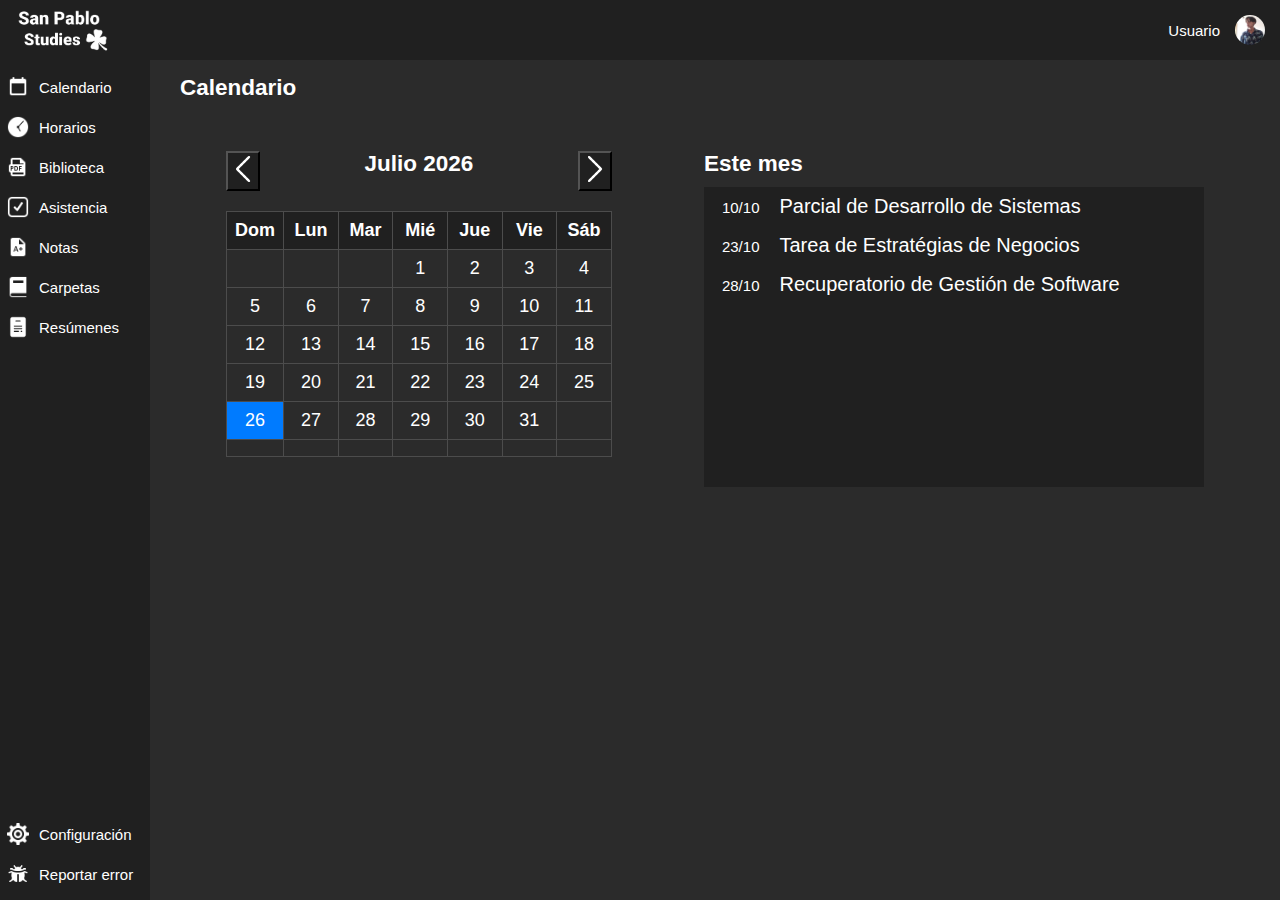
==== commit e573c809: "Se copió el código del calendario de internet, se puede ver entre meses y se marca el día de hoy" ====
--- a/index.html
+++ b/index.html
@@ -4,7 +4,6 @@
         <meta charset="UTF-8">
         <meta name="viewport" content="width=device-width, initial-scale=1.0">
         <title>San Pablo Studies</title>
-        <link href="https://cdn.jsdelivr.net/npm/bootstrap@5.3.2/dist/css/bootstrap.min.css" rel="stylesheet" integrity="sha384-T3c6CoIi6uLrA9TneNEoa7RxnatzjcDSCmG1MXxSR1GAsXEV/Dwwykc2MPK8M2HN" crossorigin="anonymous">
         <link href="https://fonts.cdnfonts.com/css/roboto" rel="stylesheet">
         <link rel="stylesheet" href="css/style.css">
     </head>
@@ -83,205 +82,67 @@
 
         <div id="contenido">
 
-            <div id="calendario" class="contenido_mostrado"><h2>Calendario</h2></div>
+            <div id="calendario" class="contenido_mostrado">
+
+                <div id="calendario-titulos"> 
+                    <h2>Calendario</h2>
+                </div>
+
+                <div id="div-calendario">
+                    <div id="calendar">
+                        <div class="buttons">
+                            <div id="botones-mes">
+                                <button class="cambiar-mes" id="previousMonth"><img src="img/flecha-izquierda.png" alt="" class="flechas"></button>
+                                <h2 id="month-year">Mes Año</h2>
+                                <button class="cambiar-mes" id="nextMonth"><img src="img/flecha-derecha.png" alt="" class="flechas"></button>
+                            </div>
+                        </div>
+                        <table>
+                            <thead>
+                                <tr>
+                                    <th>Dom</th>
+                                    <th>Lun</th>
+                                    <th>Mar</th>
+                                    <th>Mié</th>
+                                    <th>Jue</th>
+                                    <th>Vie</th>
+                                    <th>Sáb</th>
+                                </tr>
+                            </thead>
+                            <tbody id="calendar-body">
+                                <!-- Aquí se generará el calendario -->
+                            </tbody>
+                        </table>
+                    </div>
+
+                    <div>
+
+                        <h2>Este mes</h2>
+
+                        <div id="lista-eventos">
+                            <div><span class="fecha-evento">10/10</span><span class="nombre-evento">Parcial de Desarrollo de Sistemas</span></div>
+                            <div><span class="fecha-evento">23/10</span><span class="nombre-evento">Tarea de Estratégias de Negocios</span></div>
+                            <div><span class="fecha-evento">28/10</span><span class="nombre-evento">Recuperatorio de Gestión de Software</span></div>
+                        </div>
+                        
+                    </div>
+
+                </div>
+                
+
+
+            </div>
             <div id="horarios" class="contenido_mostrado"><h2>Horarios</h2></div>
             <div id="biblioteca" class="contenido_mostrado"><h2>Biblioteca</h2></div>
             <div id="asistencia" class="contenido_mostrado"><h2>Asistencia</h2></div>
             <div id="notas" class="contenido_mostrado"><h2>Notas</h2></div>
-            <div id="carpetas" class="contenido_mostrado">
-
-                
-                <div id="carpetas-titulos"> 
-                    <h2>Carpetas</h2>
-                </div>
-
-
-                <div id="div-carpetas">
-
-                    <div id="opciones_carpetas">
-
-                        <span class="nombre-alumno">Maximiliano, Alcaraz</span><hr>
-
-                        <div class="div-alumno">
-
-                            <div class="archivo-materia">
-                                <div class="rect-img">
-                                    <div class="div-rectangulo"><img src="img/carpeta.png" alt=""></div>
-                                </div>
-                                <div class="nombre-archivo">Prácticas Profesionalizantes I</div>
-                            </div>
-    
-                            <div class="archivo-materia">
-                                <div class="rect-img">
-                                    <div class="div-rectangulo"><img src="img/carpeta.png" alt=""></div>
-                                </div>
-                                <div class="nombre-archivo">Inglés Técnico</div>
-                            </div>
-    
-                            <div class="archivo-materia">
-                                <div class="rect-img">
-                                    <div class="div-rectangulo"><img src="img/carpeta.png" alt=""></div>
-                                </div>
-                                <div class="nombre-archivo">Gestión de Software</div>
-                            </div>
-    
-                            <div class="archivo-materia">
-                                <div class="rect-img">
-                                    <div class="div-rectangulo"><img src="img/carpeta.png" alt=""></div>
-                                </div>
-                                <div class="nombre-archivo">Desarrollo de Sistemas</div>
-                            </div>
-                        </div>
-    
-                        <div class="div-alumno">
-
-                            <div class="archivo-materia">
-                                <div class="rect-img">
-                                    <div class="div-rectangulo"><img src="img/carpeta.png" alt=""></div>
-                                </div>
-                                <div class="nombre-archivo">Estratégias de Negocios</div>
-                            </div>
-    
-                            <div class="archivo-materia">
-                                <div class="rect-img">
-                                    <div class="div-rectangulo"><img src="img/carpeta.png" alt=""></div>
-                                </div>
-                                <div class="nombre-archivo">Estadística I</div>
-                            </div>
-    
-                            <div class="archivo-materia">
-                                <div class="rect-img">
-                                    <div class="div-rectangulo"><img src="img/carpeta.png" alt=""></div>
-                                </div>
-                                <div class="nombre-archivo">UDI II</div>
-                            </div>
-    
-                            <div class="archivo-materia">
-                                <div class="rect-img">
-                                    <div class="div-rectangulo"><img src="img/carpeta.png" alt=""></div>
-                                </div>
-                                <div class="nombre-archivo">Innovación y Desarrollo Emprendedor</div>
-                            </div>
-
-                        </div>
-
-                    </div>
-
-                    <div class="contenido_carpetas">
-
-                        <div id="carouselExample" class="carousel slide">
-                            <div class="carousel-inner">
-                              <div class="carousel-item active" >
-                                <figure class="zoom" onmousemove="zoom(event)" style="background-image: url(img/carpetas/pract_profes/1.jpg)">
-                                    <a href="img/carpetas/pract_profes/1.jpg" target="_blank"><img src="img/carpetas/pract_profes/1.jpg" /></a>
-                                  </figure>
-                              </div>
-                              <div class="carousel-item">
-                                <figure class="zoom" onmousemove="zoom(event)" style="background-image: url(img/carpetas/pract_profes/2.jpg)">
-                                    <a href="img/carpetas/pract_profes/2.jpg" target="_blank"><img src="img/carpetas/pract_profes/2.jpg" /></a>
-                                  </figure>
-                              </div>
-                            </div>
-                            <button class="carousel-control-prev" type="button" data-bs-target="#carouselExample" data-bs-slide="prev">
-                              <span class="carousel-control-prev-icon" aria-hidden="true"></span>
-                              <span class="visually-hidden">Previous</span>
-                            </button>
-                            <button class="carousel-control-next" type="button" data-bs-target="#carouselExample" data-bs-slide="next">
-                              <span class="carousel-control-next-icon" aria-hidden="true"></span>
-                              <span class="visually-hidden">Next</span>
-                            </button>
-                                                      
-                        </div>
-                        
-                        <div>
-
-                            <h2>Índice</h2>
-                            <div id="lista-eventos">
-
-                                <span class="fecha-carpeta">4/5</span>
-                                <div>
-                                    <span class="titulo-carpeta">Fases de un sistema informático</span>
-                                    <hr>
-                                </div>
-
-                                <span class="fecha-carpeta">18/5</span>
-                                <div>
-                                    <span class="titulo-carpeta">Requerimientos</span>
-                                    <hr>
-                                </div>
-
-                                <span class="fecha-carpeta">22/5</span>
-                                <div>
-                                    <span class="titulo-carpeta">Conceptos Web</span>
-                                    <hr>
-                                </div>
-                            </div>
-
-                            <button class="volver">Volver a Carpetas</button>
-
-                        </div>
-
-                    </div>
-
-                    <div class="contenido_carpetas">
-
-                        <p>2</p>
-                        <button class="volver">Volver a Carpetas</button>
-
-
-                    </div>
-
-                    <div class="contenido_carpetas">
-
-                        <p>3</p>
-                        <button class="volver">Volver a Carpetas</button>
-
-                    </div>
-
-                    <div class="contenido_carpetas">
-
-                        <p>4</p>
-                        <button class="volver">Volver a Carpetas</button>
-
-                    </div>
-
-                    <div class="contenido_carpetas">
-
-                        <p>5</p>
-                        <button class="volver">Volver a Carpetas</button>
-
-                    </div>
-
-                    <div class="contenido_carpetas">
-
-                        <p>6</p>
-                        <button class="volver">Volver a Carpetas</button>
-
-                    </div>
-
-                    <div class="contenido_carpetas">
-
-                        <p>7</p>
-                        <button class="volver">Volver a Carpetas</button>
-
-                    </div>
-
-                    <div class="contenido_carpetas">
-
-                        <p>8</p>
-                        <button class="volver">Volver a Carpetas</button>
-
-                    </div>
-
-                <div>
-
-            </div>
+            <div id="carpetas" class="contenido_mostrado"><h2>Carpetas</h2></div>
             <div id="resumenes" class="contenido_mostrado"><h2>Resúmenes</h2></div>
             <div id="configuracion" class="contenido_mostrado"><h2>Configuración</h2></div>
             <div id="bug" class="contenido_mostrado"><h2>Reportar bug</h2></div>
 
         </div>
-        <script src="https://cdn.jsdelivr.net/npm/bootstrap@5.3.2/dist/js/bootstrap.bundle.min.js" integrity="sha384-C6RzsynM9kWDrMNeT87bh95OGNyZPhcTNXj1NW7RuBCsyN/o0jlpcV8Qyq46cDfL" crossorigin="anonymous"></script>
+
         <script src="js/main.js"></script>
     </body>
 
--- a/css/style.css
+++ b/css/style.css
@@ -23,7 +23,6 @@
     justify-content: space-between;
     padding-top: 7px;
     /* padding-left: 7px; */
-    z-index: 1;
 }
 
 #menu a {
@@ -94,7 +93,6 @@
     display: flex; /* Utilizamos flexbox para controlar la disposición */
     justify-content: flex-start; /* Alinea los elementos al principio del div */
     align-items: center; /* Alinea verticalmente los elementos al centro (opcional) */
-    z-index: 1;
 }
 
 #barraSup span{
@@ -123,9 +121,9 @@
     margin-left: 150px;
 }
 
-/* Carpetas */
-
-#carpetas{
+/* Calendario */
+
+#calendario{
     width: 100%;
     color: white;
     display: flex;
@@ -135,119 +133,41 @@
     padding-right: 30px;
 }
 
-#carpetas-titulos{
+#calendario-titulos{
     display: flex;
     justify-content: space-between;
     padding-bottom: 10px;
-    margin-bottom: 30px;
-    font-size: 19px;
-}
-
-#div-carpetas{
+    margin-bottom: 15px;
+}
+
+#dias-calendario{
+    display: flex;
     justify-content: space-around;
     margin-left: 70px;
     margin-right: 70px;
     margin-bottom: 15px;
 }
 
-.nombre-alumno{
-    font-size: 20px;
-    font-family: 'Roboto', sans-serif;
-}
-
-hr{
-    margin-top: 10px;
-    margin-bottom: 25px;
-    width: 150px;
-}
-
-#div-carpetas .div-alumno{
-    display: flex;
-    justify-content: space-around;
-}
-
-.div-alumno div img{
-    width: 50px;
+#dias-calendario div div{
+    background-color: #202020;
+    width: 100px;
     height: 50px;
-}
-
-#div-carpetas .div-alumno .archivo-materia{
-    justify-content: center;
-    align-items: center; 
-    margin-bottom: 45px;
-}
-
-#div-carpetas .div-alumno .archivo-materia:hover{
-    cursor: pointer;
-}
-
-
-#div-carpetas .div-alumno .archivo-materia .rect-img{
-    align-items: center;
-    justify-content: center;
-    display: flex;
     margin-bottom: 5px;
-}
-
-#div-carpetas .div-alumno .archivo-materia .nombre-archivo{
-    width: 110px;
-}
-
-#div-carpetas .div-alumno .archivo-materia .div-rectangulo{
-    background-color: #202020;
-    /* margin-right: 50px; */
-    /* margin-top: 25px; */
-    padding: 5px;
-    width: 100px;
-    height: 60px;
-    display: flex;
-    justify-content: center;
-    align-items: center;
-}
-
-#div-carpetas .div-alumno .flecha{
-    display: flex;
-    justify-content: center;
-    align-items: center;
-    margin-right: 50px;
-    width: 100px;
-    height: 60px;
-    margin-top: 25px;
-    padding: 5px;
-}
-
-#div-carpetas .nombre-archivo{
-    display: flex;
-}
-
-#div-carpetas .nombre-archivo div{
-    display: flex;
-    justify-content: center; /* Centra horizontalmente */
-    margin-right: 50px;
-    width: 100px;
-    height: 60px;
-    margin-top: 3px;
-    margin-bottom: 35px;
-    padding: 5px;
-}
-
-#div-carpetas span{
-    font-size: 18px;
-}
-
-/* Carpetas específicas */
-
-#carouselExample{
-    z-index: 0;
-    margin-left: 80px;
-}
-
-.carousel-control-prev, .carousel-control-next {
-    margin-right: -90px; /* Añade margen izquierdo negativo para la flecha izquierda */
-    margin-left: -90px; /* Añade margen derecho negativo para la flecha derecha */
-}
-
-/* Índice */
+    padding: 5px
+}
+
+#dias-calendario div .dia-otro-mes{
+    background-color: #3A3A3A;
+}
+
+#dias-calendario div span{
+    display: flex;
+    flex-direction: column; /* Coloca los elementos en columnas */
+    align-items: center; /* Centra horizontalmente los elementos */
+    text-align: center; /* Centra horizontalmente el texto dentro de los rectángulos */
+    margin-bottom: 10px;
+}
+
 #lista-eventos{
     background-color: #202020;
     height: 300px;
@@ -258,55 +178,78 @@
 
 #lista-eventos div{
     padding: 8px;
-    display: flex;
-    flex-direction: column;
 }
 
 #lista-eventos div:hover{
     cursor: pointer;
 }
 
-.fecha-carpeta{
+.fecha-evento{
     margin-left: 10px;
     margin-right: 20px;
     font-family: 'Roboto Medium', sans-serif;
 }
 
-.titulo-carpeta{
+.nombre-evento{
     font-size: 20px;
-    margin-left: 30px;
-}
-
-.contenido_carpetas{
-    gap: 90px;
+}
+
+#div-calendario{
     display: flex;
     justify-content: space-around;
-}
-
-/* Volver */
-.volver{
-    background-color: #202020;
+    margin-top: 40px;
+}
+
+table {
+    border-collapse: collapse;
+    width: 100%;
+    margin-right: 40px;
+  }
+  
+  td, th {
+    border: 1px solid #4c4c4c;
+    padding: 8px;
+    text-align: center;
+    font-size: 18px;
+    width: 14.2857%; /* Asegura que haya un 100% en total (7 columnas) */
+  }
+  
+  thead {
+    background-color: #2B2B2B;
+    color: #ffffff;
+  }
+
+  th{
+    background-color: #202020;
+  }
+
+  #calendar td.today {
+    background-color: #007BFF;
     color: white;
-    margin-top: 40px;
-    margin-left: 400px;
-    width: 100px;
-}
-
-/* Zoom a páginas de carpetas */
-figure.zoom {
-    background-position: 50% 50%;
-    background-size: 170%; /* Ajusta la escala del zoom según tus preferencias */
-    position: relative;
-    width: 450px;
-    overflow: hidden;
-    cursor: zoom-in;
-  }
-  figure.zoom img:hover {
-    opacity: 0;
-  }
-  figure.zoom img {
-    transition: opacity .5s;
-    display: block;
-    width: 100%;
-  }
-  +}
+
+
+#calendar{
+    gap: 30px;
+}
+
+.cambiar-mes{
+    background-color: #202020;
+    color: white;
+    font-size: 18px;
+    height: 40px;
+}
+
+.flechas{
+    height: 30px;
+}
+
+#div-calendario .buttons {
+    text-align: center;
+}
+
+#botones-mes{
+    display: flex;
+    justify-content: space-between;
+    margin-bottom: 20px;
+}